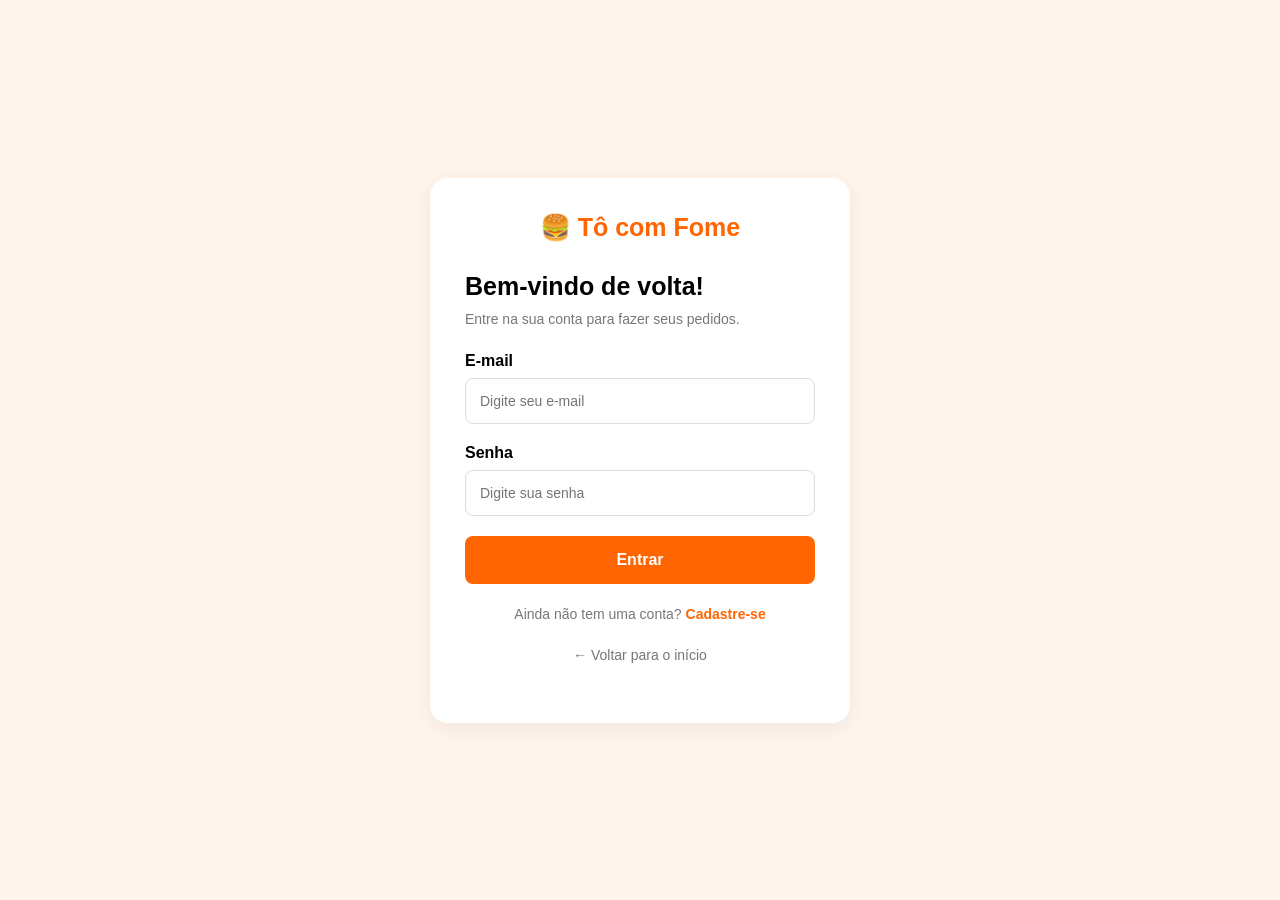
==== login.html @ be80a8a6 "Atividade de Projetos de Tecnologia da Informação - Pensamento Computacional- Aplicativo Tô com Fome" ====
<!doctype html>
<html lang="pt-BR">
  <head>
    <meta charset="UTF-8" />
    <meta name="viewport" content="width=device-width, initial-scale=1.0" />

    <title>Login | Tô com Fome</title>

    <link rel="stylesheet" href="login.css" />
  </head>

  <body>
    <div class="container">
      <div class="logo">🍔 Tô com Fome</div>

      <h1 id="titulo">Bem-vindo de volta!</h1>

      <p id="subtitulo">Entre na sua conta para fazer seus pedidos.</p>

      <form id="formulario">
        <div id="campoNome" class="campo oculto">
          <label>Nome completo</label>
          <input type="text" id="nome" placeholder="Digite seu nome" />
        </div>

        <div class="campo">
          <label>E-mail</label>
          <input
            type="email"
            id="email"
            placeholder="Digite seu e-mail"
            required
          />
        </div>

        <div class="campo">
          <label>Senha</label>
          <input
            type="password"
            id="senha"
            placeholder="Digite sua senha"
            required
          />
        </div>

        <button type="submit" id="botao">Entrar</button>
      </form>

      <p class="alternativa" id="alternativa">
        Ainda não tem uma conta?
        <a href="#" id="trocar">Cadastre-se</a>
      </p>

      <a href="index.html" class="voltar"> ← Voltar para o início </a>

      <p id="mensagem"></p>
    </div>

    <script src="login.js"></script>
  </body>
</html>
---- login.css ----
* {
  margin: 0;
  padding: 0;
  box-sizing: border-box;
}

body {
  font-family: Arial, sans-serif;
  background: #fff5ed;
  min-height: 100vh;
  display: flex;
  justify-content: center;
  align-items: center;
  padding: 20px;
}

.container {
  background: white;
  width: 100%;
  max-width: 420px;
  padding: 35px;
  border-radius: 18px;
  box-shadow: 0 5px 25px #00000012;
}

.logo {
  color: #ff6500;
  font-size: 25px;
  font-weight: bold;
  text-align: center;
  margin-bottom: 30px;
}

h1 {
  font-size: 25px;
  margin-bottom: 10px;
}

.container > p {
  color: #777;
  margin-bottom: 25px;
  font-size: 14px;
}

.campo {
  display: flex;
  flex-direction: column;
  margin-bottom: 20px;
}

.campo label {
  font-weight: bold;
  margin-bottom: 8px;
}

.campo input {
  padding: 14px;
  border: 1px solid #ddd;
  border-radius: 8px;
  font-size: 14px;
}

button {
  width: 100%;
  padding: 15px;
  border: none;
  border-radius: 8px;
  background: #ff6500;
  color: white;
  font-size: 16px;
  font-weight: bold;
  cursor: pointer;
}

button:hover {
  background: #e65b00;
}

.alternativa {
  text-align: center;
  margin-top: 22px;
  font-size: 14px;
}

.alternativa a {
  color: #ff6500;
  font-weight: bold;
  text-decoration: none;
}

.voltar {
  display: block;
  text-align: center;
  margin-top: 25px;
  color: #777;
  text-decoration: none;
  font-size: 14px;
}

.oculto {
  display: none;
}

#mensagem {
  margin-top: 15px;
  text-align: center;
  font-size: 14px;
}
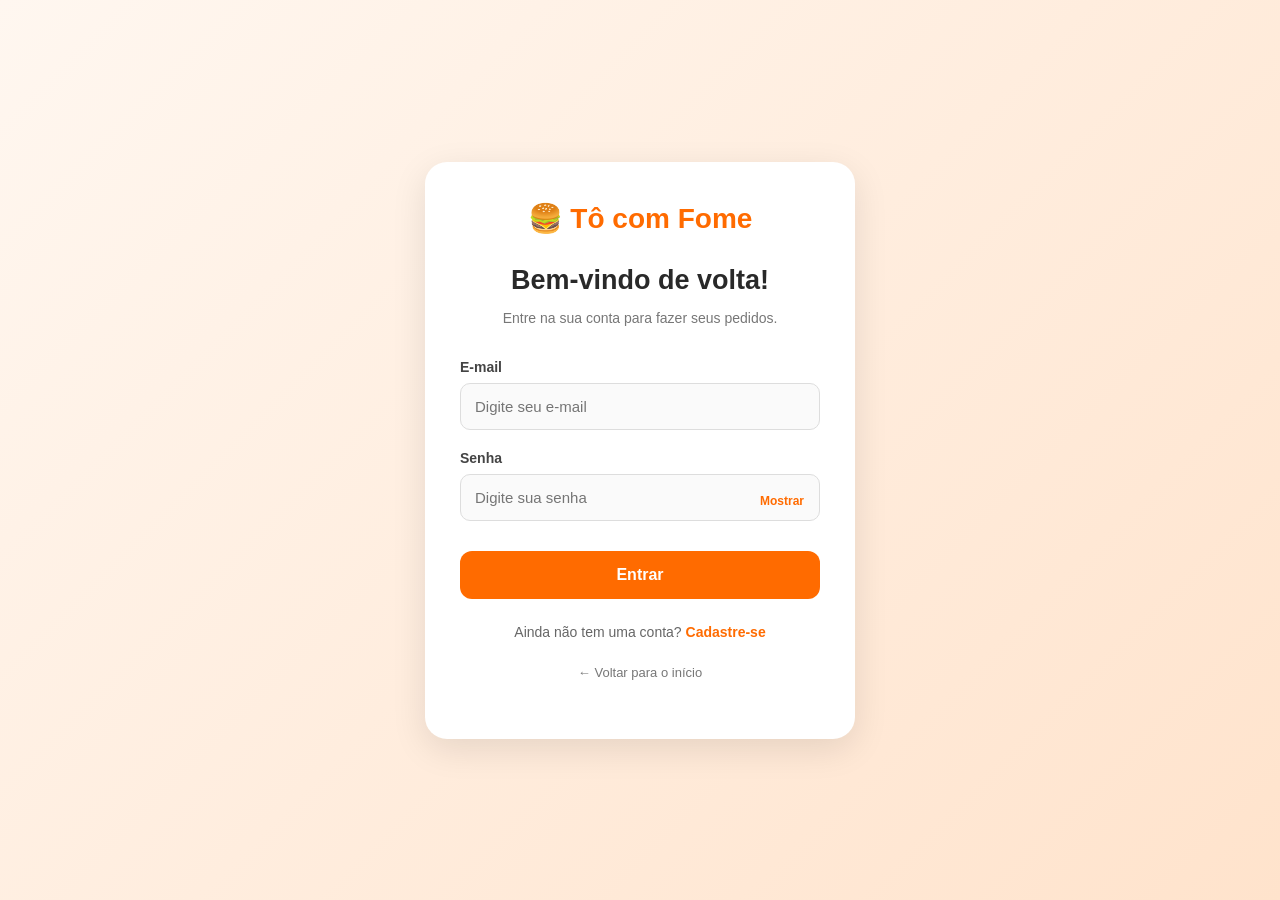
==== commit fd924a88: "feat: implement login and registration functionality with user management" ====
--- a/login.html
+++ b/login.html
@@ -1,61 +1,78 @@
-<!doctype html>
+
+<!DOCTYPE html>
 <html lang="pt-BR">
-  <head>
-    <meta charset="UTF-8" />
-    <meta name="viewport" content="width=device-width, initial-scale=1.0" />
+<head>
+    <meta charset="UTF-8">
+    <meta name="viewport" content="width=device-width, initial-scale=1.0">
 
     <title>Login | Tô com Fome</title>
 
-    <link rel="stylesheet" href="login.css" />
-  </head>
+    <link rel="stylesheet" href="login.css">
+</head>
 
-  <body>
+<body>
+
     <div class="container">
-      <div class="logo">🍔 Tô com Fome</div>
 
-      <h1 id="titulo">Bem-vindo de volta!</h1>
+        <div class="logo">🍔 Tô com Fome</div>
 
-      <p id="subtitulo">Entre na sua conta para fazer seus pedidos.</p>
+        <h1 id="titulo">Bem-vindo de volta!</h1>
 
-      <form id="formulario">
-        <div id="campoNome" class="campo oculto">
-          <label>Nome completo</label>
-          <input type="text" id="nome" placeholder="Digite seu nome" />
-        </div>
+        <p id="subtitulo">
+            Entre na sua conta para fazer seus pedidos.
+        </p>
 
-        <div class="campo">
-          <label>E-mail</label>
-          <input
-            type="email"
-            id="email"
-            placeholder="Digite seu e-mail"
-            required
-          />
-        </div>
+        <form id="formulario">
 
-        <div class="campo">
-          <label>Senha</label>
-          <input
-            type="password"
-            id="senha"
-            placeholder="Digite sua senha"
-            required
-          />
-        </div>
+            <div id="campoNome" class="campo oculto">
+                <label for="nome">Nome completo</label>
+                <input
+                    type="text"
+                    id="nome"
+                    placeholder="Digite seu nome"
+                >
+            </div>
 
-        <button type="submit" id="botao">Entrar</button>
-      </form>
+            <div class="campo">
+                <label for="email">E-mail</label>
+                <input
+                    type="email"
+                    id="email"
+                    placeholder="Digite seu e-mail"
+                    required
+                >
+            </div>
 
-      <p class="alternativa" id="alternativa">
-        Ainda não tem uma conta?
-        <a href="#" id="trocar">Cadastre-se</a>
-      </p>
+            <div class="campo">
+                <label for="senha">Senha</label>
+                <input
+                    type="password"
+                    id="senha"
+                    placeholder="Digite sua senha"
+                    required
+                >
+            </div>
 
-      <a href="index.html" class="voltar"> ← Voltar para o início </a>
+            <button type="submit" id="botao">
+                Entrar
+            </button>
 
-      <p id="mensagem"></p>
+        </form>
+
+        <p class="alternativa" id="alternativa">
+            Ainda não tem uma conta?
+            <a href="#" id="trocar">Cadastre-se</a>
+        </p>
+
+        <a href="index.html" class="voltar">
+            ← Voltar para o início
+        </a>
+
+        <p id="mensagem"></p>
+
     </div>
 
     <script src="login.js"></script>
-  </body>
+
+</body>
 </html>
--- a/login.css
+++ b/login.css
@@ -1,108 +1,237 @@
+/* =================================
+   TÔ COM FOME APP - LOGIN
+   Design moderno e responsivo
+================================= */
+
+/* RESET */
 * {
   margin: 0;
   padding: 0;
   box-sizing: border-box;
 }
 
+/* CONFIGURAÇÕES GERAIS */
 body {
-  font-family: Arial, sans-serif;
-  background: #fff5ed;
+  font-family: Arial, Helvetica, sans-serif;
+  background: linear-gradient(135deg, #fff7f0, #ffe3cc);
   min-height: 100vh;
   display: flex;
+  align-items: center;
   justify-content: center;
-  align-items: center;
   padding: 20px;
-}
-
+  color: #333;
+}
+
+/* CONTAINER PRINCIPAL */
 .container {
-  background: white;
+  background: #ffffff;
   width: 100%;
-  max-width: 420px;
-  padding: 35px;
-  border-radius: 18px;
-  box-shadow: 0 5px 25px #00000012;
-}
-
+  max-width: 430px;
+  padding: 40px 35px;
+  border-radius: 22px;
+  box-shadow: 0 10px 35px rgba(0, 0, 0, 0.1);
+  text-align: center;
+
+  animation: aparecer 0.7s ease;
+}
+
+/* LOGO */
 .logo {
-  color: #ff6500;
-  font-size: 25px;
-  font-weight: bold;
-  text-align: center;
+  font-size: 28px;
+  font-weight: bold;
+  color: #ff6b00;
   margin-bottom: 30px;
 }
 
+/* TÍTULO */
 h1 {
-  font-size: 25px;
-  margin-bottom: 10px;
-}
-
-.container > p {
+  font-size: 27px;
+  color: #292929;
+  margin-bottom: 12px;
+}
+
+/* SUBTÍTULO */
+#subtitulo {
   color: #777;
-  margin-bottom: 25px;
-  font-size: 14px;
-}
-
+  font-size: 14px;
+  line-height: 1.5;
+  margin-bottom: 30px;
+}
+
+/* CAMPOS */
 .campo {
-  display: flex;
-  flex-direction: column;
+  text-align: left;
   margin-bottom: 20px;
 }
 
 .campo label {
-  font-weight: bold;
+  display: block;
+  font-size: 14px;
+  font-weight: bold;
+  color: #444;
   margin-bottom: 8px;
 }
 
 .campo input {
+  width: 100%;
   padding: 14px;
   border: 1px solid #ddd;
-  border-radius: 8px;
-  font-size: 14px;
-}
-
+  border-radius: 10px;
+  font-size: 15px;
+  outline: none;
+  background: #fafafa;
+  transition: 0.3s;
+}
+
+/* EFEITO AO CLICAR NO CAMPO */
+.campo input:focus {
+  border-color: #ff6b00;
+  background: #fff;
+  box-shadow: 0 0 0 3px rgba(255, 107, 0, 0.12);
+}
+
+/* BOTÃO */
 button {
   width: 100%;
   padding: 15px;
+  background: #ff6b00;
+  color: white;
   border: none;
-  border-radius: 8px;
-  background: #ff6500;
-  color: white;
+  border-radius: 12px;
   font-size: 16px;
   font-weight: bold;
   cursor: pointer;
-}
-
+  transition: 0.3s;
+  margin-top: 10px;
+}
+
+/* EFEITO DO BOTÃO */
 button:hover {
-  background: #e65b00;
-}
-
+  background: #e85f00;
+  transform: translateY(-2px);
+  box-shadow: 0 5px 15px rgba(255, 107, 0, 0.25);
+}
+
+button:active {
+  transform: scale(0.98);
+}
+
+/* ALTERNATIVA LOGIN / CADASTRO */
 .alternativa {
-  text-align: center;
-  margin-top: 22px;
-  font-size: 14px;
+  font-size: 14px;
+  color: #666;
+  margin-top: 25px;
 }
 
 .alternativa a {
-  color: #ff6500;
+  color: #ff6b00;
   font-weight: bold;
   text-decoration: none;
-}
-
+  transition: 0.3s;
+}
+
+.alternativa a:hover {
+  color: #d95300;
+  text-decoration: underline;
+}
+
+/* LINK VOLTAR */
 .voltar {
-  display: block;
-  text-align: center;
+  display: inline-block;
   margin-top: 25px;
   color: #777;
+  font-size: 13px;
   text-decoration: none;
-  font-size: 14px;
-}
-
+  transition: 0.3s;
+}
+
+.voltar:hover {
+  color: #ff6b00;
+}
+
+/* MENSAGENS */
+#mensagem {
+  margin-top: 18px;
+  font-size: 14px;
+  line-height: 1.5;
+  color: #e53935;
+}
+
+/* CAMPO OCULTO */
 .oculto {
   display: none;
 }
 
-#mensagem {
-  margin-top: 15px;
-  text-align: center;
-  font-size: 14px;
-}
+/* ANIMAÇÃO DE ENTRADA */
+@keyframes aparecer {
+  from {
+    opacity: 0;
+    transform: translateY(25px);
+  }
+
+  to {
+    opacity: 1;
+    transform: translateY(0);
+  }
+}
+
+/* ANIMAÇÃO DOS CAMPOS */
+.campo {
+  animation: surgir 0.5s ease;
+}
+
+@keyframes surgir {
+  from {
+    opacity: 0;
+    transform: translateX(-10px);
+  }
+
+  to {
+    opacity: 1;
+    transform: translateX(0);
+  }
+}
+
+/* RESPONSIVIDADE - CELULAR */
+@media (max-width: 480px) {
+  body {
+    padding: 15px;
+  }
+
+  .container {
+    padding: 30px 22px;
+    border-radius: 18px;
+  }
+
+  .logo {
+    font-size: 25px;
+  }
+
+  h1 {
+    font-size: 23px;
+  }
+
+  #subtitulo {
+    font-size: 13px;
+  }
+
+  .campo input {
+    padding: 13px;
+    font-size: 14px;
+  }
+
+  button {
+    padding: 14px;
+    font-size: 15px;
+  }
+}
+
+/* ACESSIBILIDADE: REDUZIR ANIMAÇÕES */
+@media (prefers-reduced-motion: reduce) {
+  *,
+  *::before,
+  *::after {
+    animation-duration: 0.01ms !important;
+    transition-duration: 0.01ms !important;
+  }
+}
